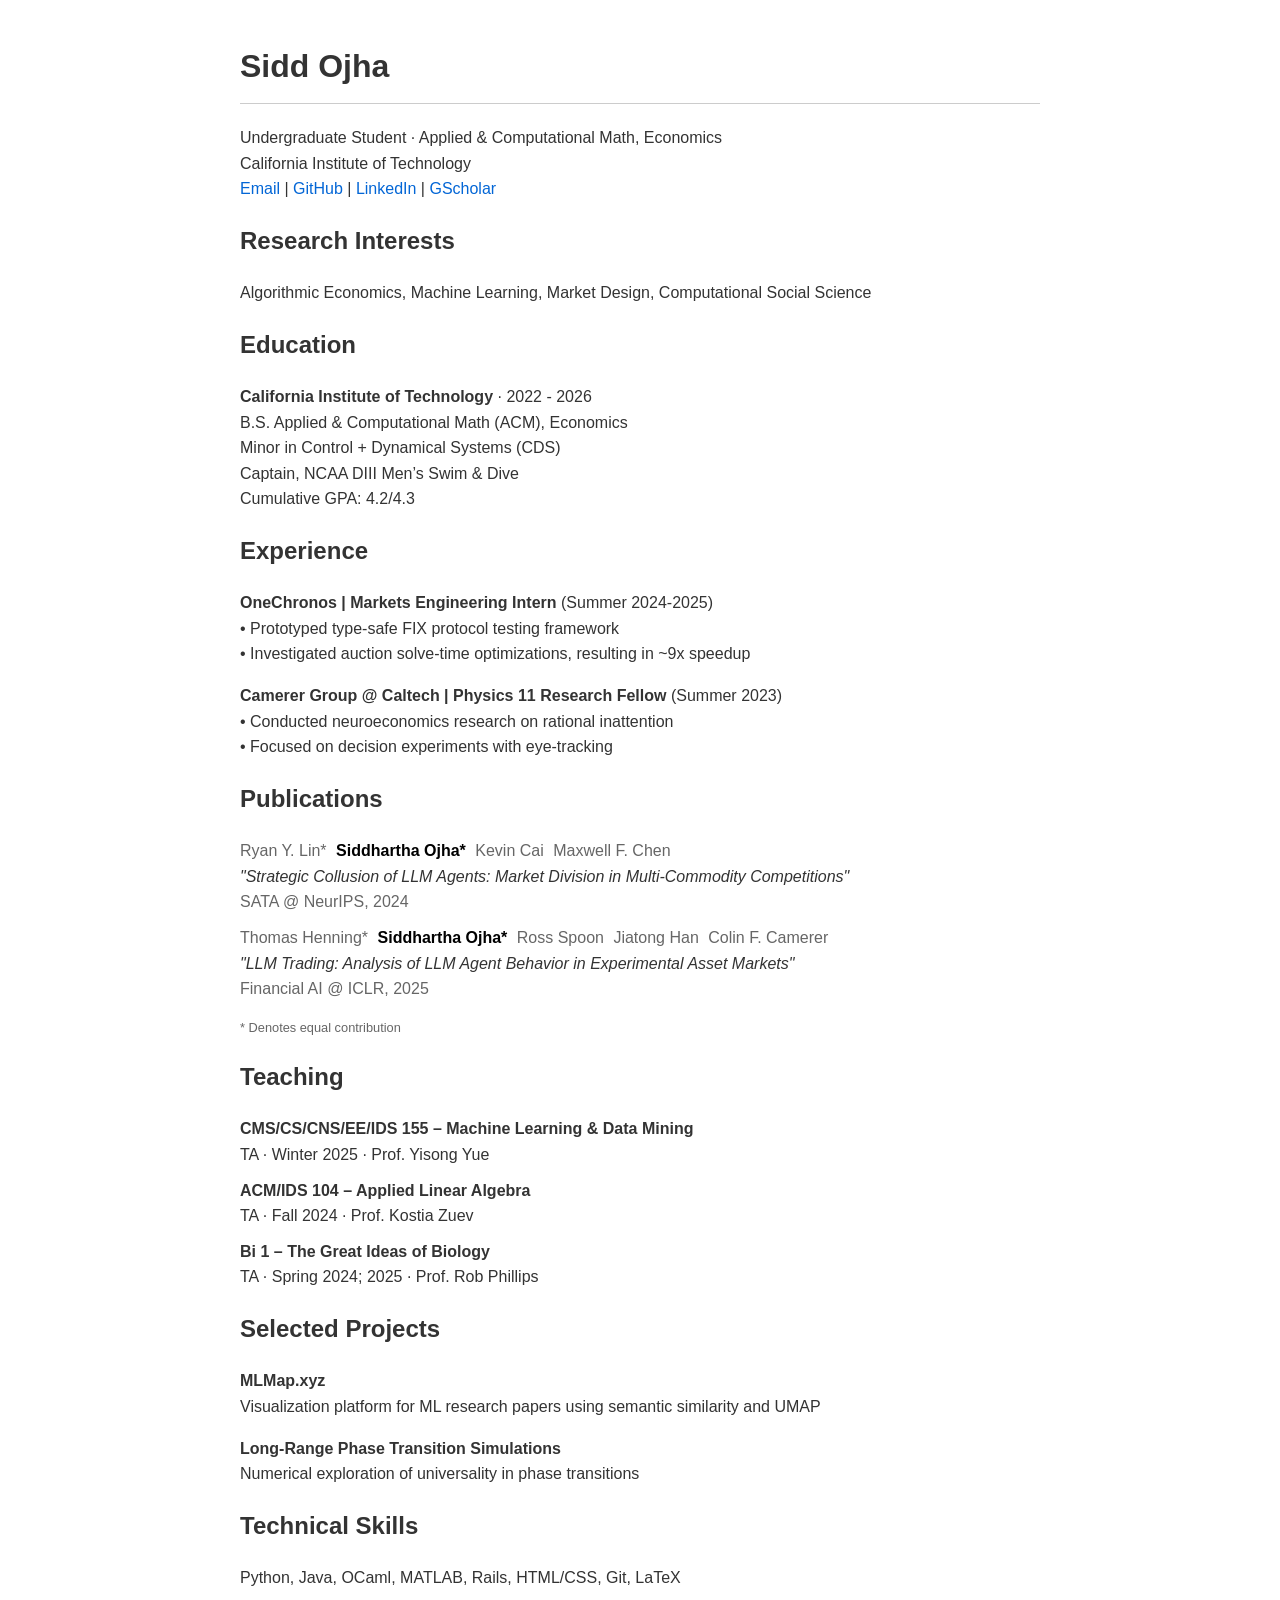
==== index.html @ 5eed12c1 "initial commit" ====
<!DOCTYPE html>
<html lang="en">
<head>
    <meta charset="UTF-8">
    <title>Sidd Ojha</title>
    <link rel="icon" href="assets/favicon.png" type="image/png">
    <link rel="stylesheet" href="assets/style.css">
</head>
<body>
    <h1>Sidd Ojha</h1>
    
    <div class="contact">
        <p>
            Undergraduate Student · Applied & Computational Math, Economics<br>
            California Institute of Technology<br>
            <a href="#" id="email-link">Email</a> | <a href="https://github.com/smojha"> GitHub</a> | <a href="https://www.linkedin.com/in/sidd-ojha/">LinkedIn</a> | <a href="https://scholar.google.com/citations?user=SQCyh_4AAAAJ&hl=en">GScholar</a>
        </p>
    </div>

    <div class="section">
        <h2>Research Interests</h2>
        <p>Algorithmic Economics, Machine Learning, Market Design, Computational Social Science</p>
    </div>

    <div class="section">
        <h2>Education</h2>
        <p>
            <strong>California Institute of Technology</strong> · 2022 - 2026<br>
            B.S. Applied & Computational Math (ACM), Economics<br>
            Minor in Control + Dynamical Systems (CDS)<br>
            Captain, NCAA DIII Men’s Swim & Dive<br>
            Cumulative GPA: 4.2/4.3
        </p>
    </div>

    <div class="section">
        <h2>Experience</h2>
        <p>
            <strong>OneChronos | Markets Engineering Intern</strong> (Summer 2024-2025)<br>
            • Prototyped type-safe FIX protocol testing framework<br>
            • Investigated auction solve-time optimizations, resulting in ~9x speedup
        </p>
        <p>
            <strong>Camerer Group @ Caltech | Physics 11 Research Fellow</strong> (Summer 2023)<br>
            • Conducted neuroeconomics research on rational inattention<br>
            • Focused on decision experiments with eye-tracking
        </p>
    </div>

    <div class="section">
        <h2>Publications</h2>
        <p>
            <div>
                <span class="coauthor">Ryan Y. Lin*</span>
                <span class="coauthor self">Siddhartha Ojha*</span>
                <span class="coauthor">Kevin Cai</span>
                <span class="coauthor">Maxwell F. Chen</span>
                <br>
                <span class="publication-title">"Strategic Collusion of LLM Agents: Market Division in Multi-Commodity Competitions"</span>
                <br>
                <span class="publication-venue">SATA @ NeurIPS, 2024</span>
            </div>
            <div style="margin-top: 10px;">
                <span class="coauthor">Thomas Henning*</span>
                <span class="coauthor self">Siddhartha Ojha*</span>
                <span class="coauthor">Ross Spoon</span>
                <span class="coauthor">Jiatong Han</span>
                <span class="coauthor">Colin F. Camerer</span>
                <br>
                <span class="publication-title">"LLM Trading: Analysis of LLM Agent Behavior in Experimental Asset Markets"</span>
                <br>
                <span class="publication-venue">Financial AI @ ICLR, 2025</span>
            </div>
        </p>
        <div class="equal-contrib-note">
            * Denotes equal contribution
        </div>
    </div>

    <div class="section">
        <h2>Teaching</h2>
        <ul style="list-style: none; padding-left: 0; margin: 0;">
            <li>
                <strong>CMS/CS/CNS/EE/IDS 155 – Machine Learning & Data Mining</strong><br>
                TA · Winter 2025 · Prof. Yisong Yue
            </li>
            <li style="margin-top: 10px;">
                <strong>ACM/IDS 104 – Applied Linear Algebra</strong><br>
                TA · Fall 2024 · Prof. Kostia Zuev
            </li>
            <li style="margin-top: 10px;">
                <strong>Bi 1 – The Great Ideas of Biology</strong><br>
                TA · Spring 2024; 2025 · Prof. Rob Phillips
            </li>
        </ul>
    </div>
    

    <div class="section">
        <h2>Selected Projects</h2>
        <p>
            <strong>MLMap.xyz</strong><br>
            Visualization platform for ML research papers using semantic similarity and UMAP
        </p>
        <p>
            <strong>Long-Range Phase Transition Simulations</strong><br>
            Numerical exploration of universality in phase transitions
        </p>
    </div>

    <div class="section">
        <h2>Technical Skills</h2>
        <p>Python, Java, OCaml, MATLAB, Rails, HTML/CSS, Git, LaTeX</p>
    </div>
    <script>
        document.getElementById("email-link").addEventListener("click", function(e) {
            e.preventDefault();
    
            const user = "siddmojha";
            const domain = "gmail.com";
            const email = `${user}@${domain}`;
            window.location.href = `mailto:${email}`;
        });
    </script>
</body>
</html>
---- assets/style.css ----
body {
    font-family: -apple-system, BlinkMacSystemFont, "Segoe UI", Roboto, Helvetica, Arial, sans-serif;
    line-height: 1.6;
    max-width: 800px;
    margin: 0 auto;
    padding: 20px;
    color: #333;
}
h1 {
    border-bottom: 1px solid #ccc;
    padding-bottom: 10px;
}
.contact {
    margin-bottom: 20px;
}
.section {
    margin-top: 20px;
}
a {
    color: #0366d6;
    text-decoration: none;
}
a:hover {
    text-decoration: underline;
}
.coauthor {
    display: inline-block;
    margin-right: 5px;
}
.coauthor.self {
    font-weight: bold;
    color: #000;
}
.coauthor:not(.self) {
    color: #666;
}
.publication-title {
    font-style: italic;
}
.publication-venue {
    color: #666;
}
.equal-contrib-note {
    color: #666;
    font-size: 0.8em;
    margin-top: 5px;
}
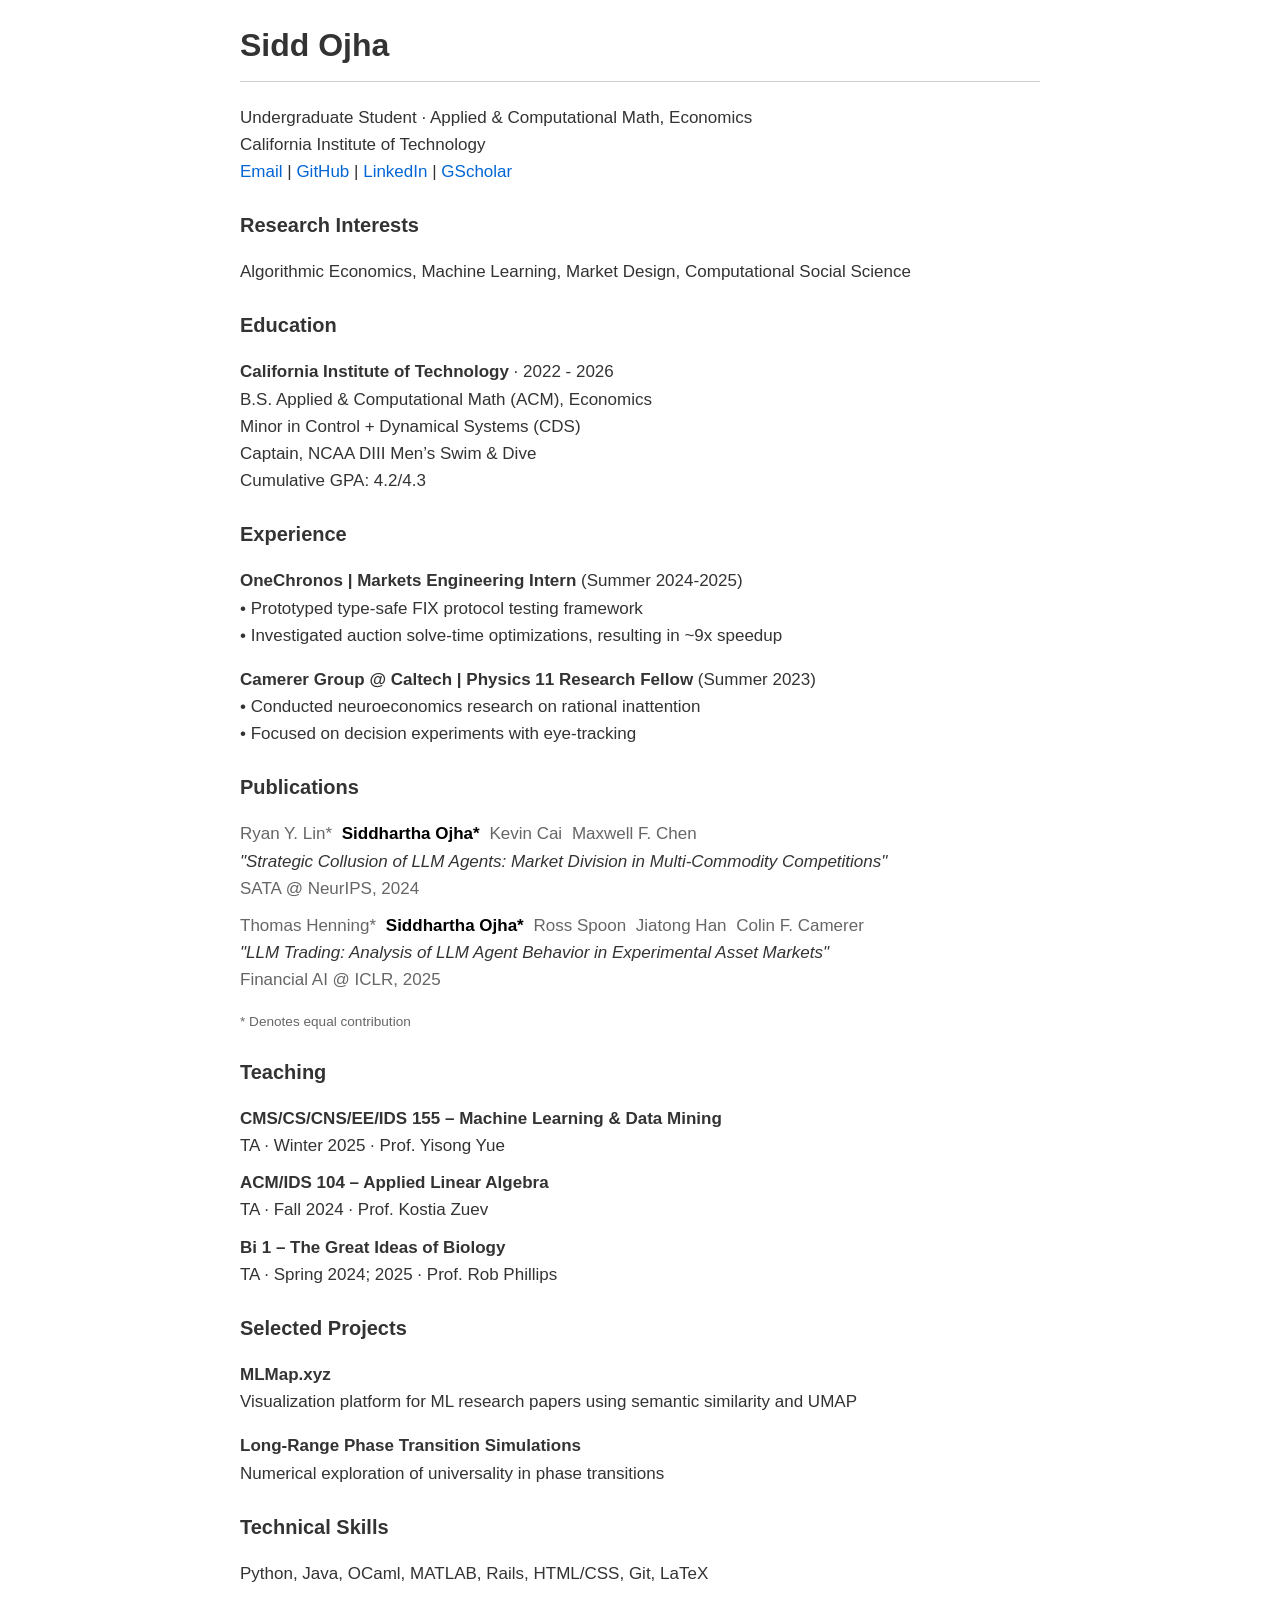
==== commit ba2f76c0: "make responsive for mobile + add ogvibe styling" ====
--- a/index.html
+++ b/index.html
@@ -2,9 +2,20 @@
 <html lang="en">
 <head>
     <meta charset="UTF-8">
+    <meta name="viewport" content="width=device-width, initial-scale=1.0">
     <title>Sidd Ojha</title>
     <link rel="icon" href="assets/favicon.png" type="image/png">
-    <link rel="stylesheet" href="assets/style.css">
+    <script>
+        const params = new URLSearchParams(window.location.search);
+        const disableCSS = params.has("ogvibe");
+
+        if (!disableCSS) {
+            const link = document.createElement("link");
+            link.rel = "stylesheet";
+            link.href = "assets/style.css";
+            document.head.appendChild(link);
+        }
+    </script>
 </head>
 <body>
     <h1>Sidd Ojha</h1>
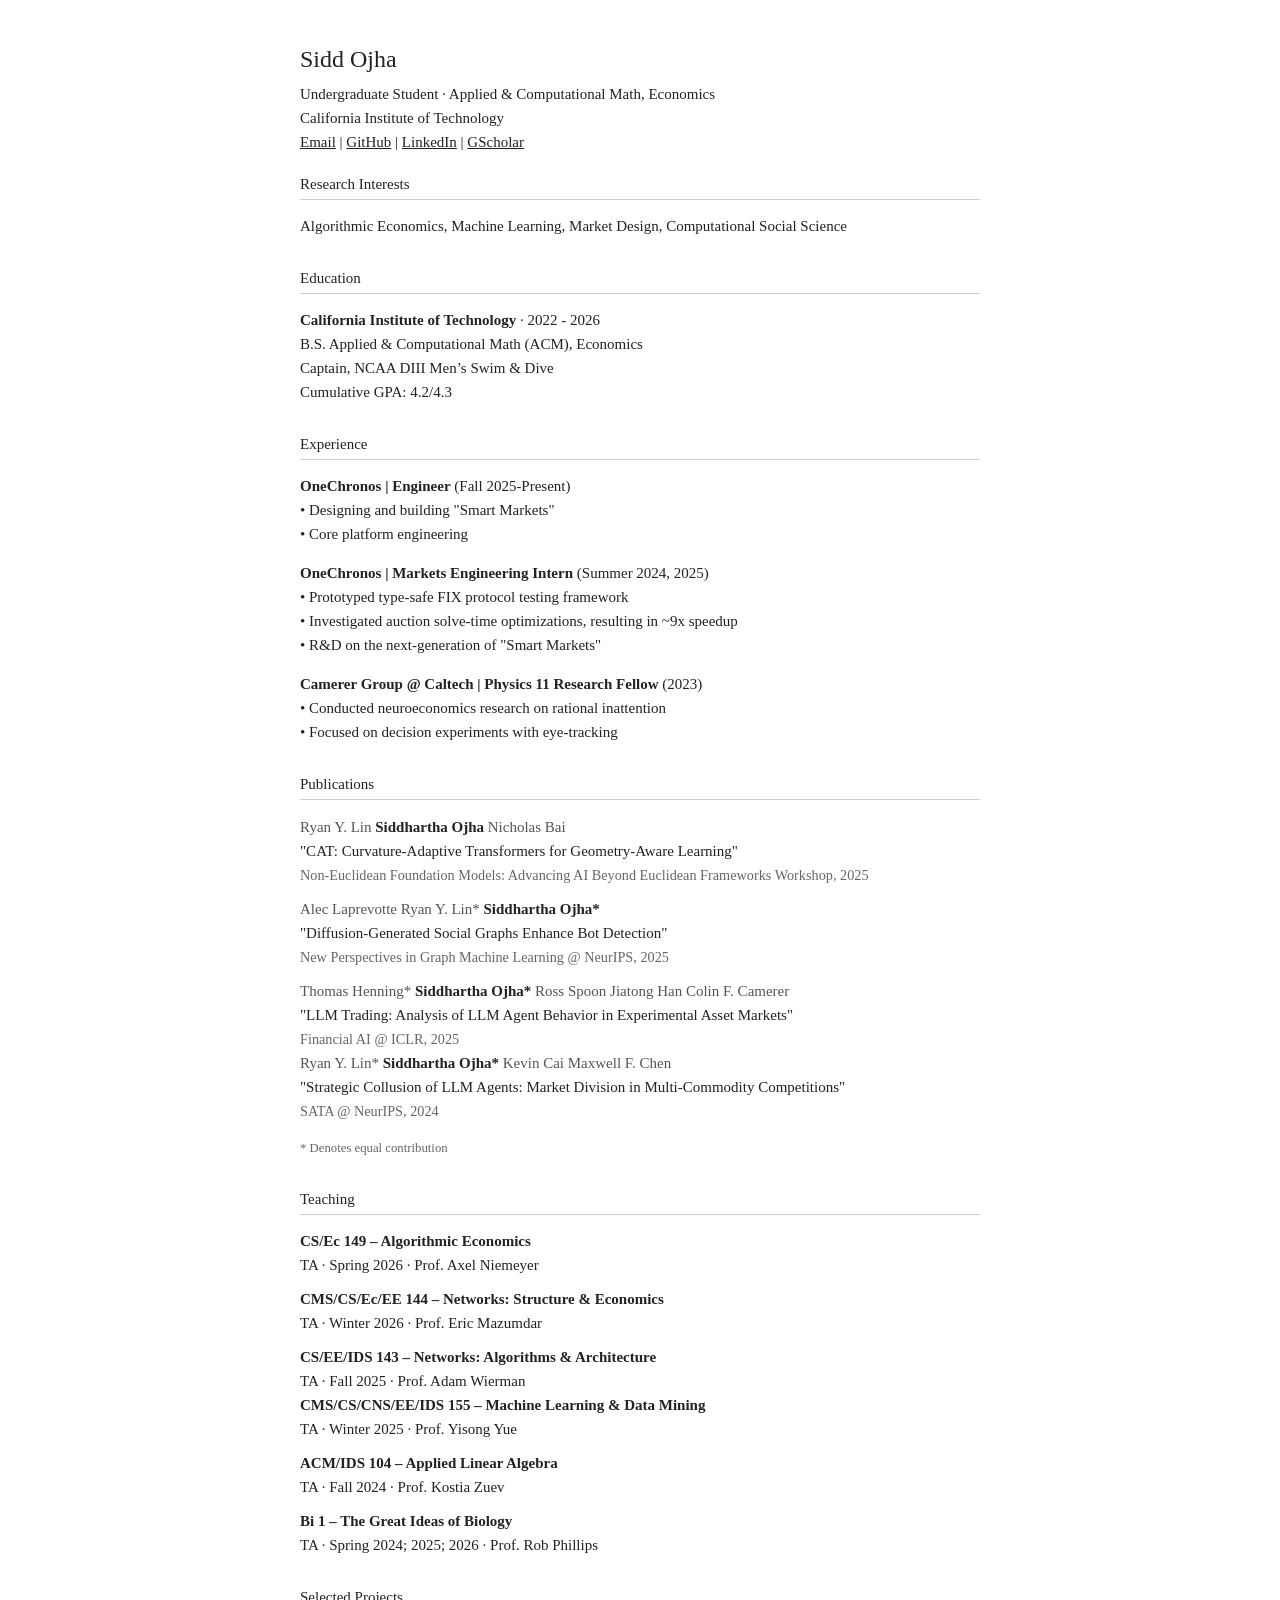
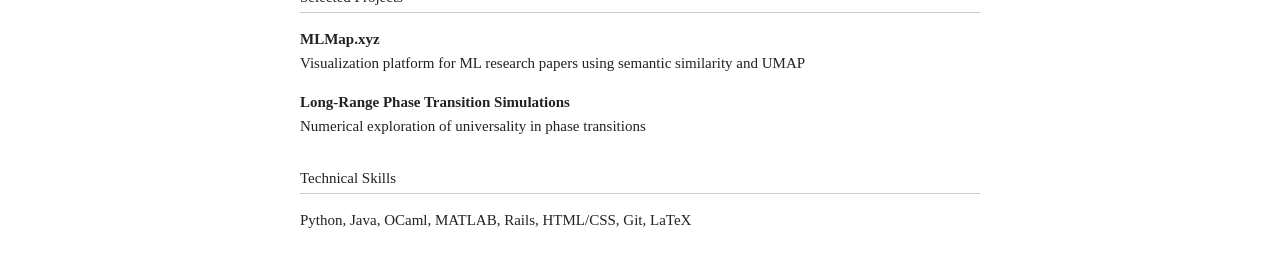
==== commit f17d72a4: "fix: update style" ====
--- a/index.html
+++ b/index.html
@@ -38,7 +38,6 @@
         <p>
             <strong>California Institute of Technology</strong> · 2022 - 2026<br>
             B.S. Applied & Computational Math (ACM), Economics<br>
-            Minor in Control + Dynamical Systems (CDS)<br>
             Captain, NCAA DIII Men’s Swim & Dive<br>
             Cumulative GPA: 4.2/4.3
         </p>
@@ -47,12 +46,18 @@
     <div class="section">
         <h2>Experience</h2>
         <p>
-            <strong>OneChronos | Markets Engineering Intern</strong> (Summer 2024-2025)<br>
-            • Prototyped type-safe FIX protocol testing framework<br>
-            • Investigated auction solve-time optimizations, resulting in ~9x speedup
+            <strong>OneChronos | Engineer</strong> (Fall 2025-Present)<br>
+             • Designing and building "Smart Markets"<br>
+             • Core platform engineering
         </p>
         <p>
-            <strong>Camerer Group @ Caltech | Physics 11 Research Fellow</strong> (Summer 2023)<br>
+            <strong>OneChronos | Markets Engineering Intern</strong> (Summer 2024, 2025)<br>
+            • Prototyped type-safe FIX protocol testing framework<br>
+            • Investigated auction solve-time optimizations, resulting in ~9x speedup<br>
+            • R&D on the next-generation of "Smart Markets"
+        </p>
+        <p>
+            <strong>Camerer Group @ Caltech | Physics 11 Research Fellow</strong> (2023)<br>
             • Conducted neuroeconomics research on rational inattention<br>
             • Focused on decision experiments with eye-tracking
         </p>
@@ -61,15 +66,23 @@
     <div class="section">
         <h2>Publications</h2>
         <p>
-            <div>
-                <span class="coauthor">Ryan Y. Lin*</span>
+            <div style="margin-top: 10px;">
+                <span class="coauthor ">Ryan Y. Lin</span>
+                <span class="coauthor self">Siddhartha Ojha</span>
+                <span class="coauthor">Nicholas Bai</span>
+                <br>
+                <span class="publication-title">"CAT: Curvature-Adaptive Transformers for Geometry-Aware Learning"</span>
+                <br>
+                <span class="publication-venue">Non-Euclidean Foundation Models: Advancing AI Beyond Euclidean Frameworks Workshop, 2025</span>
+            </div>
+            <div style="margin-top: 10px;">
+                <span class="coauthor">Alec Laprevotte</span>
+                <span class="coauthor ">Ryan Y. Lin*</span>
                 <span class="coauthor self">Siddhartha Ojha*</span>
-                <span class="coauthor">Kevin Cai</span>
-                <span class="coauthor">Maxwell F. Chen</span>
                 <br>
-                <span class="publication-title">"Strategic Collusion of LLM Agents: Market Division in Multi-Commodity Competitions"</span>
+                <span class="publication-title">"Diffusion-Generated Social Graphs Enhance Bot Detection"</span>
                 <br>
-                <span class="publication-venue">SATA @ NeurIPS, 2024</span>
+                <span class="publication-venue">New Perspectives in Graph Machine Learning @ NeurIPS, 2025</span>
             </div>
             <div style="margin-top: 10px;">
                 <span class="coauthor">Thomas Henning*</span>
@@ -82,6 +95,16 @@
                 <br>
                 <span class="publication-venue">Financial AI @ ICLR, 2025</span>
             </div>
+            <div>
+                <span class="coauthor">Ryan Y. Lin*</span>
+                <span class="coauthor self">Siddhartha Ojha*</span>
+                <span class="coauthor">Kevin Cai</span>
+                <span class="coauthor">Maxwell F. Chen</span>
+                <br>
+                <span class="publication-title">"Strategic Collusion of LLM Agents: Market Division in Multi-Commodity Competitions"</span>
+                <br>
+                <span class="publication-venue">SATA @ NeurIPS, 2024</span>
+            </div>
         </p>
         <div class="equal-contrib-note">
             * Denotes equal contribution
@@ -91,6 +114,18 @@
     <div class="section">
         <h2>Teaching</h2>
         <ul style="list-style: none; padding-left: 0; margin: 0;">
+            <li style="margin-top: 10px;">
+                <strong>CS/Ec 149 – Algorithmic Economics</strong><br>
+                TA · Spring 2026 · Prof. Axel Niemeyer
+            </li>
+            <li style="margin-top: 10px;">
+                <strong>CMS/CS/Ec/EE 144 – Networks: Structure & Economics</strong><br>
+                TA · Winter 2026 · Prof. Eric Mazumdar
+            </li>
+            <li style="margin-top: 10px;">
+                <strong>CS/EE/IDS 143 – Networks: Algorithms & Architecture</strong><br>
+                TA · Fall 2025 · Prof. Adam Wierman
+            </li>
             <li>
                 <strong>CMS/CS/CNS/EE/IDS 155 – Machine Learning & Data Mining</strong><br>
                 TA · Winter 2025 · Prof. Yisong Yue
@@ -101,7 +136,7 @@
             </li>
             <li style="margin-top: 10px;">
                 <strong>Bi 1 – The Great Ideas of Biology</strong><br>
-                TA · Spring 2024; 2025 · Prof. Rob Phillips
+                TA · Spring 2024; 2025; 2026 · Prof. Rob Phillips
             </li>
         </ul>
     </div>
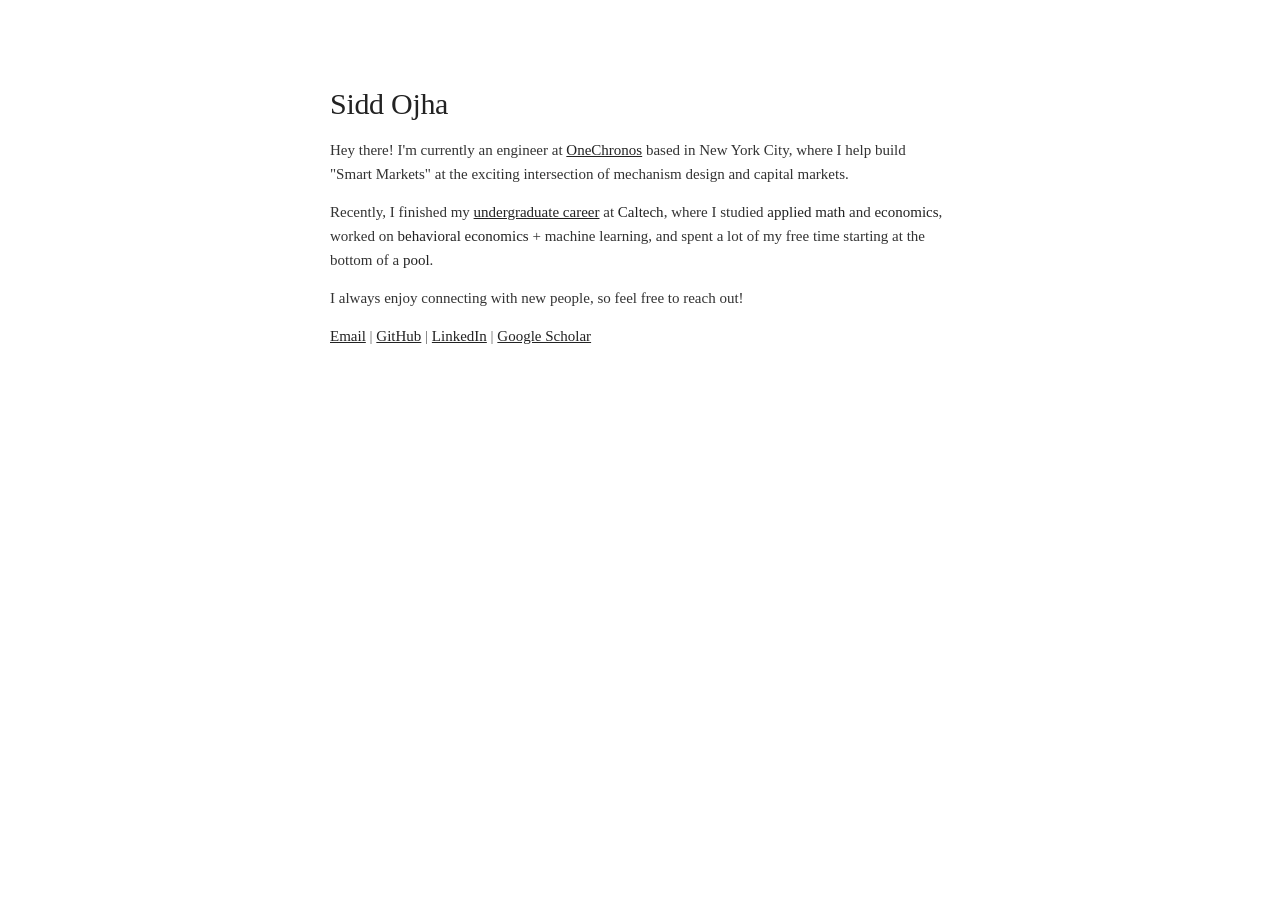
==== commit 33a16b6e: "revamp personal site (incl. archiving ug content)" ====
--- a/index.html
+++ b/index.html
@@ -17,156 +17,34 @@
         }
     </script>
 </head>
-<body>
+<body class="home">
     <h1>Sidd Ojha</h1>
-    
-    <div class="contact">
-        <p>
-            Undergraduate Student · Applied & Computational Math, Economics<br>
-            California Institute of Technology<br>
-            <a href="#" id="email-link">Email</a> | <a href="https://github.com/smojha"> GitHub</a> | <a href="https://www.linkedin.com/in/sidd-ojha/">LinkedIn</a> | <a href="https://scholar.google.com/citations?user=SQCyh_4AAAAJ&hl=en">GScholar</a>
-        </p>
-    </div>
 
-    <div class="section">
-        <h2>Research Interests</h2>
-        <p>Algorithmic Economics, Machine Learning, Market Design, Computational Social Science</p>
-    </div>
+    <p class="tagline">
+        Hey there! I'm currently an engineer at <a href="https://onechronos.com/">OneChronos</a> based in New York City, where I help build "Smart Markets" at the exciting intersection of mechanism design and capital markets.
+    </p>
 
-    <div class="section">
-        <h2>Education</h2>
-        <p>
-            <strong>California Institute of Technology</strong> · 2022 - 2026<br>
-            B.S. Applied & Computational Math (ACM), Economics<br>
-            Captain, NCAA DIII Men’s Swim & Dive<br>
-            Cumulative GPA: 4.2/4.3
-        </p>
-    </div>
+    <p class="tagline">
+        Recently, I finished my <a href="ug/index.html">undergraduate career</a> at <a href="https://www.caltech.edu/" style="text-decoration: none;">Caltech</a>, where I studied <a href="https://www.catalog.caltech.edu/current/information-for-undergraduate-students/graduation-requirements-all-options/applied-and-computational-mathematics-acm/" style="text-decoration: none;">applied math</a> and <a href="https://www.catalog.caltech.edu/current/information-for-undergraduate-students/graduation-requirements-all-options/economics-option-ec/" style="text-decoration: none;">economics</a>, worked on <a href="https://camerergroup.caltech.edu/" style="text-decoration: none;">behavioral economics</a> + machine learning, and spent a lot of my free time starting at the bottom of a <a href="https://gocaltech.com/sports/mens-swimming-and-diving/roster/siddhartha-ojha/6291" style="text-decoration: none;">pool</a>.
+    </p>
 
-    <div class="section">
-        <h2>Experience</h2>
-        <p>
-            <strong>OneChronos | Engineer</strong> (Fall 2025-Present)<br>
-             • Designing and building "Smart Markets"<br>
-             • Core platform engineering
-        </p>
-        <p>
-            <strong>OneChronos | Markets Engineering Intern</strong> (Summer 2024, 2025)<br>
-            • Prototyped type-safe FIX protocol testing framework<br>
-            • Investigated auction solve-time optimizations, resulting in ~9x speedup<br>
-            • R&D on the next-generation of "Smart Markets"
-        </p>
-        <p>
-            <strong>Camerer Group @ Caltech | Physics 11 Research Fellow</strong> (2023)<br>
-            • Conducted neuroeconomics research on rational inattention<br>
-            • Focused on decision experiments with eye-tracking
-        </p>
-    </div>
+    <p class="tagline">
+        I always enjoy connecting with new people, so feel free to reach out!
+    </p>
 
-    <div class="section">
-        <h2>Publications</h2>
-        <p>
-            <div style="margin-top: 10px;">
-                <span class="coauthor ">Ryan Y. Lin</span>
-                <span class="coauthor self">Siddhartha Ojha</span>
-                <span class="coauthor">Nicholas Bai</span>
-                <br>
-                <span class="publication-title">"CAT: Curvature-Adaptive Transformers for Geometry-Aware Learning"</span>
-                <br>
-                <span class="publication-venue">Non-Euclidean Foundation Models: Advancing AI Beyond Euclidean Frameworks Workshop, 2025</span>
-            </div>
-            <div style="margin-top: 10px;">
-                <span class="coauthor">Alec Laprevotte</span>
-                <span class="coauthor ">Ryan Y. Lin*</span>
-                <span class="coauthor self">Siddhartha Ojha*</span>
-                <br>
-                <span class="publication-title">"Diffusion-Generated Social Graphs Enhance Bot Detection"</span>
-                <br>
-                <span class="publication-venue">New Perspectives in Graph Machine Learning @ NeurIPS, 2025</span>
-            </div>
-            <div style="margin-top: 10px;">
-                <span class="coauthor">Thomas Henning*</span>
-                <span class="coauthor self">Siddhartha Ojha*</span>
-                <span class="coauthor">Ross Spoon</span>
-                <span class="coauthor">Jiatong Han</span>
-                <span class="coauthor">Colin F. Camerer</span>
-                <br>
-                <span class="publication-title">"LLM Trading: Analysis of LLM Agent Behavior in Experimental Asset Markets"</span>
-                <br>
-                <span class="publication-venue">Financial AI @ ICLR, 2025</span>
-            </div>
-            <div>
-                <span class="coauthor">Ryan Y. Lin*</span>
-                <span class="coauthor self">Siddhartha Ojha*</span>
-                <span class="coauthor">Kevin Cai</span>
-                <span class="coauthor">Maxwell F. Chen</span>
-                <br>
-                <span class="publication-title">"Strategic Collusion of LLM Agents: Market Division in Multi-Commodity Competitions"</span>
-                <br>
-                <span class="publication-venue">SATA @ NeurIPS, 2024</span>
-            </div>
-        </p>
-        <div class="equal-contrib-note">
-            * Denotes equal contribution
-        </div>
-    </div>
+    <p class="links">
+        <a href="#" id="email-link">Email</a> | <a href="https://github.com/smojha">GitHub</a> | <a href="https://www.linkedin.com/in/sidd-ojha/">LinkedIn</a> | <a href="https://scholar.google.com/citations?user=SQCyh_4AAAAJ&hl=en">Google Scholar</a>
+    </p>
 
-    <div class="section">
-        <h2>Teaching</h2>
-        <ul style="list-style: none; padding-left: 0; margin: 0;">
-            <li style="margin-top: 10px;">
-                <strong>CS/Ec 149 – Algorithmic Economics</strong><br>
-                TA · Spring 2026 · Prof. Axel Niemeyer
-            </li>
-            <li style="margin-top: 10px;">
-                <strong>CMS/CS/Ec/EE 144 – Networks: Structure & Economics</strong><br>
-                TA · Winter 2026 · Prof. Eric Mazumdar
-            </li>
-            <li style="margin-top: 10px;">
-                <strong>CS/EE/IDS 143 – Networks: Algorithms & Architecture</strong><br>
-                TA · Fall 2025 · Prof. Adam Wierman
-            </li>
-            <li>
-                <strong>CMS/CS/CNS/EE/IDS 155 – Machine Learning & Data Mining</strong><br>
-                TA · Winter 2025 · Prof. Yisong Yue
-            </li>
-            <li style="margin-top: 10px;">
-                <strong>ACM/IDS 104 – Applied Linear Algebra</strong><br>
-                TA · Fall 2024 · Prof. Kostia Zuev
-            </li>
-            <li style="margin-top: 10px;">
-                <strong>Bi 1 – The Great Ideas of Biology</strong><br>
-                TA · Spring 2024; 2025; 2026 · Prof. Rob Phillips
-            </li>
-        </ul>
-    </div>
-    
-
-    <div class="section">
-        <h2>Selected Projects</h2>
-        <p>
-            <strong>MLMap.xyz</strong><br>
-            Visualization platform for ML research papers using semantic similarity and UMAP
-        </p>
-        <p>
-            <strong>Long-Range Phase Transition Simulations</strong><br>
-            Numerical exploration of universality in phase transitions
-        </p>
-    </div>
-
-    <div class="section">
-        <h2>Technical Skills</h2>
-        <p>Python, Java, OCaml, MATLAB, Rails, HTML/CSS, Git, LaTeX</p>
-    </div>
     <script>
         document.getElementById("email-link").addEventListener("click", function(e) {
             e.preventDefault();
-    
-            const user = "siddmojha";
-            const domain = "gmail.com";
-            const email = `${user}@${domain}`;
+            const myEmail = "fvqqzbwun@tznvy.pbz";
+            const email = myEmail.replace(/[a-z]/g, c =>
+                String.fromCharCode((c.charCodeAt(0) - 97 + 13) % 26 + 97)
+            );
             window.location.href = `mailto:${email}`;
         });
     </script>
 </body>
-</html>+</html>
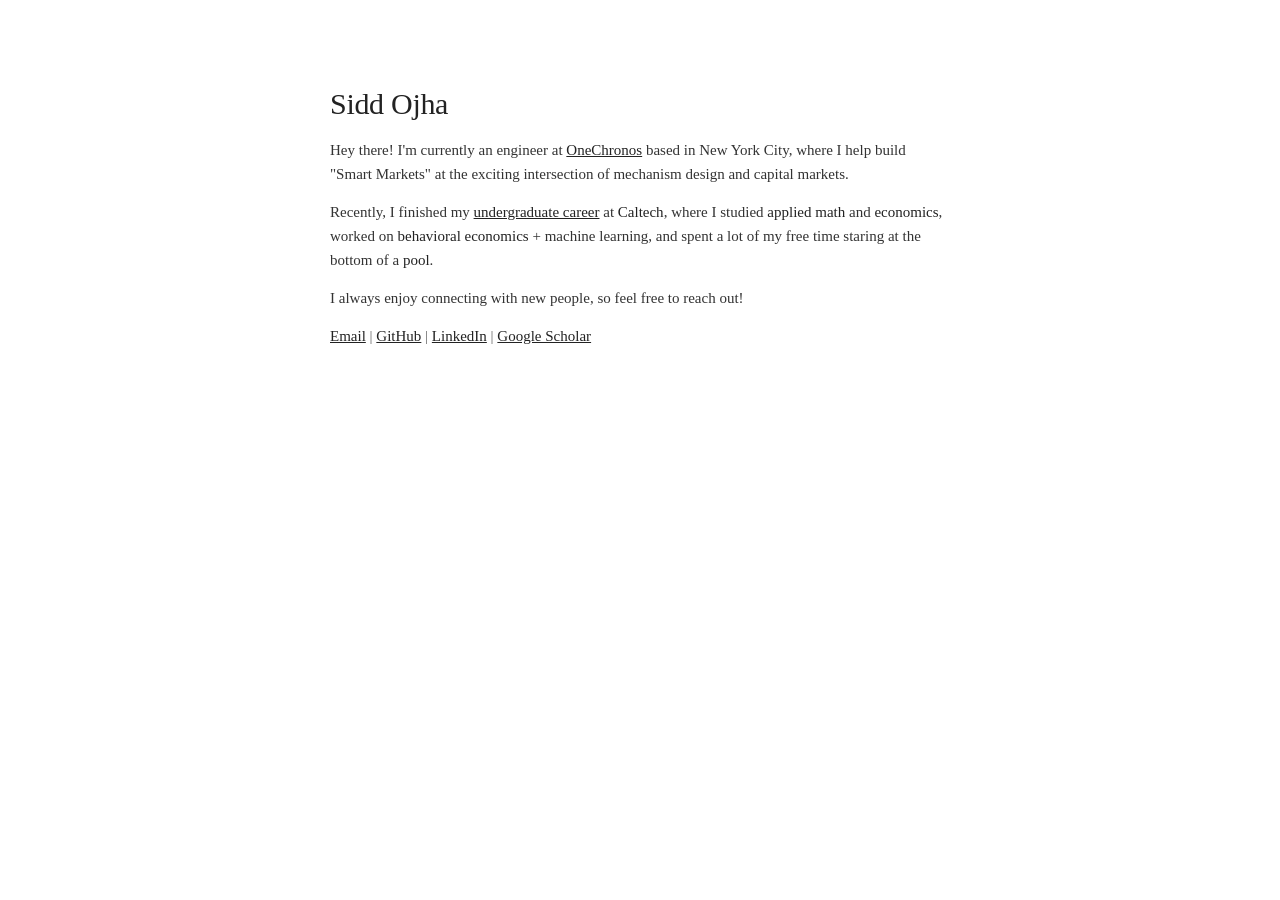
==== commit eb32cef9: "starting => staring" ====
--- a/index.html
+++ b/index.html
@@ -25,7 +25,7 @@
     </p>
 
     <p class="tagline">
-        Recently, I finished my <a href="ug/index.html">undergraduate career</a> at <a href="https://www.caltech.edu/" style="text-decoration: none;">Caltech</a>, where I studied <a href="https://www.catalog.caltech.edu/current/information-for-undergraduate-students/graduation-requirements-all-options/applied-and-computational-mathematics-acm/" style="text-decoration: none;">applied math</a> and <a href="https://www.catalog.caltech.edu/current/information-for-undergraduate-students/graduation-requirements-all-options/economics-option-ec/" style="text-decoration: none;">economics</a>, worked on <a href="https://camerergroup.caltech.edu/" style="text-decoration: none;">behavioral economics</a> + machine learning, and spent a lot of my free time starting at the bottom of a <a href="https://gocaltech.com/sports/mens-swimming-and-diving/roster/siddhartha-ojha/6291" style="text-decoration: none;">pool</a>.
+        Recently, I finished my <a href="ug/index.html">undergraduate career</a> at <a href="https://www.caltech.edu/" style="text-decoration: none;">Caltech</a>, where I studied <a href="https://www.catalog.caltech.edu/current/information-for-undergraduate-students/graduation-requirements-all-options/applied-and-computational-mathematics-acm/" style="text-decoration: none;">applied math</a> and <a href="https://www.catalog.caltech.edu/current/information-for-undergraduate-students/graduation-requirements-all-options/economics-option-ec/" style="text-decoration: none;">economics</a>, worked on <a href="https://camerergroup.caltech.edu/" style="text-decoration: none;">behavioral economics</a> + machine learning, and spent a lot of my free time staring at the bottom of a <a href="https://gocaltech.com/sports/mens-swimming-and-diving/roster/siddhartha-ojha/6291" style="text-decoration: none;">pool</a>.
     </p>
 
     <p class="tagline">
